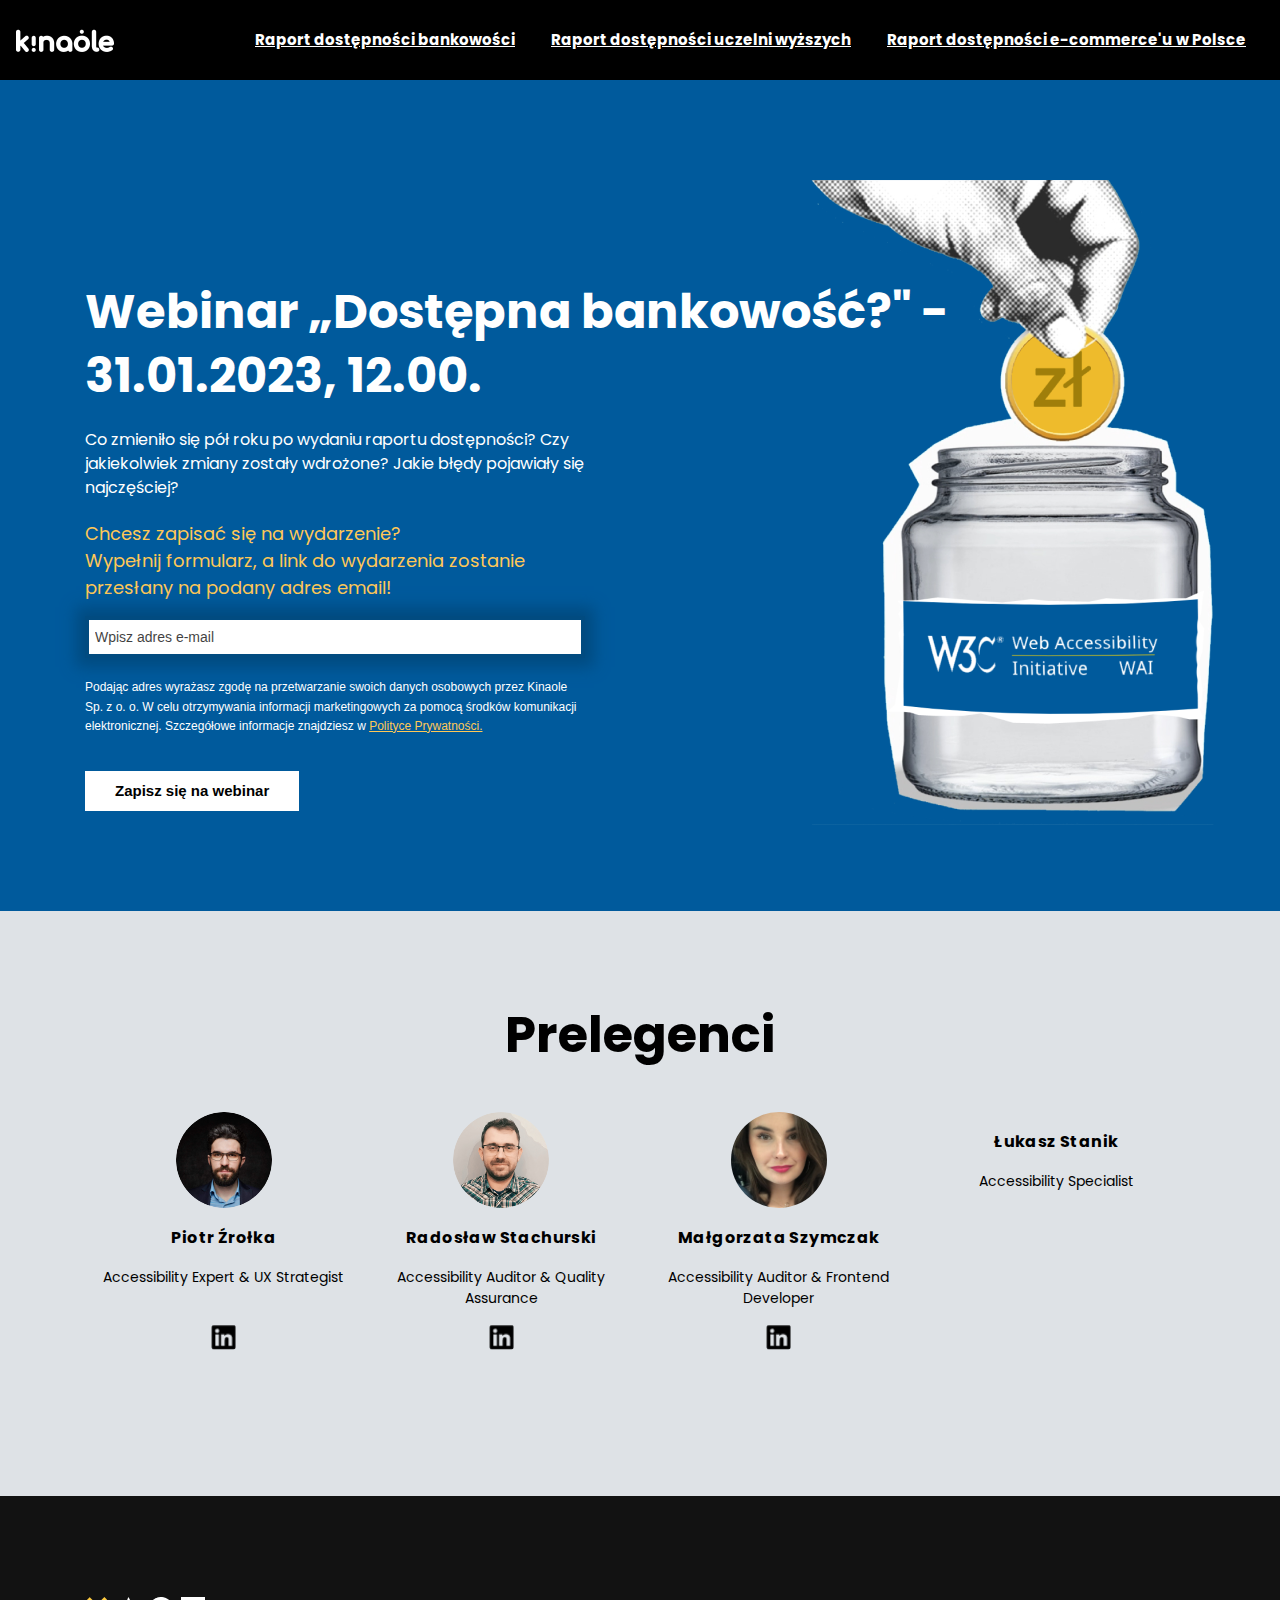
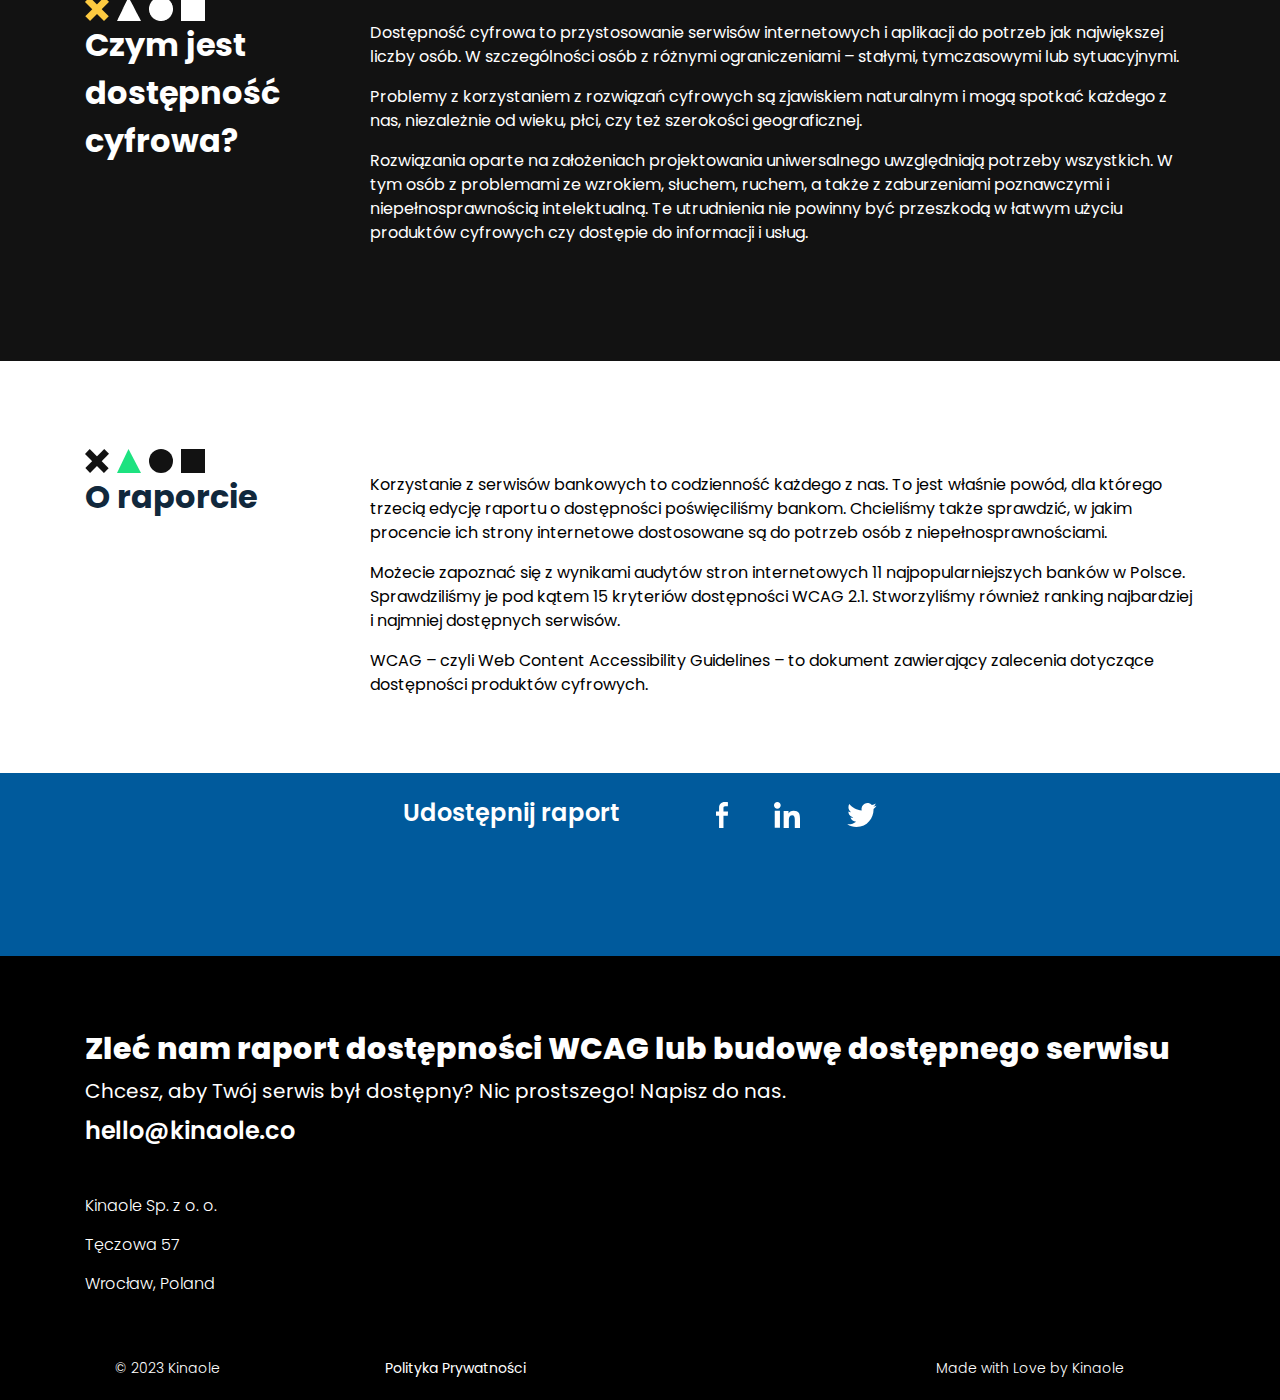
==== index.html @ 1693f521 "almost ready" ====
<!DOCTYPE html>
<html lang="pl-PL">
  <head>
    <meta content="IE=edge" http-equiv="X-UA-Compatible" />
    <meta charset="utf-8" />
    <meta
      name="description"
      content="Kinaole - Raport dostępności cyfrowej bankowości indywidualnej w Polsce"
    />
    <title>
      Kinaole - Raport dostępności cyfrowej bankowości indywidualnej w Polsce
    </title>
    <meta
      property="og:title"
      content="Kinaole - Raport dostępności cyfrowej bankowości indywidualnej w Polsce"
    />
    <meta property="og:image" content="img/CoverBanks.png" />
    <meta
      property="og:description"
      content="Kinaole - Raport dostępności cyfrowej bankowości indywidualnej w Polsce"
    />
    <meta
      property="og:url"
      content="http://www.kinaole.co/dostepnosc-bankowosc"
    />
    <meta
      content="width=device-width, initial-scale=1.0, maximum-scale=5.0, viewport-fit=cover"
      name="viewport"
    />
    <link rel="icon" type="image/png" href="img/favicon.png" />
    <link rel="preconnect" href="https://fonts.gstatic.com" />
    <link
      href="https://fonts.googleapis.com/css2?family=Mulish:wght@300;400;600;700;800&display=swap"
      rel="stylesheet"
    />
    <link rel="preconnect" href="https://fonts.googleapis.com" />
    <link rel="preconnect" href="https://fonts.gstatic.com" crossorigin />
    <link
      href="https://fonts.googleapis.com/css2?family=Poppins:wght@100;200;300;400;500;600;700&display=swap"
      rel="stylesheet"
    />
    <link rel="stylesheet" href="style/css/bootstrap-reboot.min.css" />
    <link rel="stylesheet" href="style/css/bootstrap.min.css" />
    <link href="style/css/main.css" rel="stylesheet" />
    <link href="style/css/responsive.css" rel="stylesheet" />
    <link href="style/css/custom.css" rel="stylesheet" />
    <a class="skip-link" href="#main-content">Przejdź do treści</a>
    <!-- Global site tag (gtag.js) - Google Analytics -->
    <script
      async
      src="https://www.googletagmanager.com/gtag/js?id=G-FKGR9576H6"
    ></script>
    <script>
      window.dataLayer = window.dataLayer || [];

      function gtag() {
        dataLayer.push(arguments);
      }
      gtag("js", new Date());

      gtag("config", "G-FKGR9576H6");
    </script>
  </head>
  <body>
    <header id="header" class="header">
      <nav
        class="navbar navbar-expand-lg navbar-light bg-light justify-content-between"
      >
        <a href="https://www.kinaole.co">
          <img src="img/logo.png" alt="Strona główna Kinaole" class="logo" />
        </a>
        <button
          class="navbar-toggler"
          type="button"
          data-toggle="collapse"
          data-target="#navbarNavAltMarkup"
          aria-controls="navbarNavAltMarkup"
          aria-expanded="false"
          aria-label="Menu główne"
        >
          <span class="navbar-toggler-icon"></span>
        </button>
        <div class="collapse navbar-collapse" id="navbarNavAltMarkup">
          <div class="navbar-nav">
            <a
              class="nav-item nav-link active button-primary-1"
              href="https://kinaole.co/dostepnosc-bankowosc/"
              target="_blank"
              ><span class="sr-only">Link otwiera się w nowym oknie.</span
              >Raport dostępności bankowości</a
            >
            <a
              class="nav-item nav-link active button-primary-1"
              href="https://www.kinaole.co/dostepnosc/"
              target="_blank"
              ><span class="sr-only">Link otwiera się w nowym oknie.</span
              >Raport dostępności uczelni wyższych</a
            >
            <a
              class="nav-item nav-link active button-primary-1"
              href="https://www.kinaole.co/dostepnosc-ecommerce/"
              target="_blank"
              ><span class="sr-only">Link otwiera się w nowym oknie.</span>
              Raport dostępności e-commerce'u w Polsce</a
            >
          </div>
        </div>
      </nav>
    </header>
    <div class="main" role="main">
      <section id="main-content" class="main-content">
        <section class="banner">
          <div class="container">
            <div class="row">
              <div class="col-md-10">
                <h1 class="main-title">
                 Webinar „Dostępna bankowość?" - <br>
                  31.01.2023, 12.00. 
                </h1>

                <p class="intro">
                 Co zmieniło się pół roku po wydaniu raportu dostępności? Czy jakiekolwiek zmiany zostały wdrożone? Jakie błędy pojawiały się najczęściej?
                </p>
                <p class="saveYourTime">
                  Chcesz zapisać się na wydarzenie? <br />
                  Wypełnij formularz, a link do wydarzenia zostanie przesłany na podany adres email!
                </p>
                <link
                  href="https://fonts.googleapis.com/css2?family=Lato&family=Montserrat&family=Roboto&display=swap"
                  rel="stylesheet"
                />
                <form
                  method="POST"
                  action="https://kinaole75153.activehosted.com/proc.php"
                  id="_form_10_"
                  class="_form _form_1 _inline-form _dark"
                  novalidate
                >
                  <input type="hidden" name="u" value="10" />
                  <input type="hidden" name="f" value="10" />
                  <input type="hidden" name="s" />
                  <input type="hidden" name="c" value="0" />
                  <input type="hidden" name="m" value="0" />
                  <input type="hidden" name="act" value="sub" />
                  <input type="hidden" name="v" value="2" />
                  <input
                    type="hidden"
                    name="or"
                    value="cc8513199b8105b531158f7cd1993803"
                  />
                  <div class="_form-content">
                    <div class="_form_element _x69790609 _full_width">
                      <label for="email" class="screen-reader-text">
                        Podaj adres email do zapisania na wydarzenie*
                      </label>
                      <div class="_field-wrapper">
                        <input
                          type="text"
                          id="email"
                          name="email"
                          placeholder="Wpisz adres e-mail"
                          required
                          autocomplete="email"
                        />
                      </div>
                      <!--  This STARTS the Custom Objects section  -->
                    </div>
                    <div>
                      <p class="data">
                        Podając adres wyrażasz zgodę na przetwarzanie swoich
                        danych osobowych przez Kinaole Sp. z o. o. W celu
                        otrzymywania informacji marketingowych za pomocą środków
                        komunikacji elektronicznej. Szczegółowe informacje
                        znajdziesz w
                        <a class="privacyLink" href="polityka.html"
                          >Polityce Prywatności.</a
                        >
                      </p>
                      <button
                        id="_form_10_submit"
                        class="button-primary"
                        type="submit"
                      >
                        Zapisz się na webinar
                      </button>
                    </div>
                    <div class="_clear-element"></div>
                  </div>
                  <div class="_form-thank-you" style="display: none"></div>
                </form>
                <script type="text/javascript">
                  window.cfields = [];
                  window._show_thank_you = function (
                    id,
                    message,
                    trackcmp_url,
                    email
                  ) {
                    var form = document.getElementById("_form_" + id + "_"),
                      thank_you = form.querySelector("._form-thank-you");
                    form.querySelector("._form-content").style.display = "none";
                    thank_you.innerHTML = message;
                    thank_you.style.display = "block";
                    const vgoAlias =
                      typeof visitorGlobalObjectAlias === "undefined"
                        ? "vgo"
                        : visitorGlobalObjectAlias;
                    var visitorObject = window[vgoAlias];
                    if (email && typeof visitorObject !== "undefined") {
                      visitorObject("setEmail", email);
                      visitorObject("update");
                    } else if (
                      typeof trackcmp_url != "undefined" &&
                      trackcmp_url
                    ) {
                      // Site tracking URL to use after inline form submission.
                      _load_script(trackcmp_url);
                    }
                    if (typeof window._form_callback !== "undefined")
                      window._form_callback(id);
                  };
                  window._show_error = function (id, message, html) {
                    var form = document.getElementById("_form_" + id + "_"),
                      err = document.createElement("div"),
                      button = form.querySelector("button"),
                      old_error = form.querySelector("._form_error");
                    if (old_error) old_error.parentNode.removeChild(old_error);
                    err.innerHTML = message;
                    err.className = "_error-inner _form_error _no_arrow";
                    var wrapper = document.createElement("div");
                    wrapper.className = "_form-inner";
                    wrapper.appendChild(err);
                    button.parentNode.insertBefore(wrapper, button);
                    document.querySelector(
                      '[id^="_form"][id$="_submit"]'
                    ).disabled = false;
                    if (html) {
                      var div = document.createElement("div");
                      div.className = "_error-html";
                      div.innerHTML = html;
                      err.appendChild(div);
                    }
                  };
                  window._load_script = function (url, callback) {
                    var head = document.querySelector("head"),
                      script = document.createElement("script"),
                      r = false;
                    script.type = "text/javascript";
                    script.charset = "utf-8";
                    script.src = url;
                    if (callback) {
                      script.onload = script.onreadystatechange = function () {
                        if (
                          !r &&
                          (!this.readyState || this.readyState == "complete")
                        ) {
                          r = true;
                          callback();
                        }
                      };
                    }
                    head.appendChild(script);
                  };
                  (function () {
                    if (window.location.search.search("excludeform") !== -1)
                      return false;
                    var getCookie = function (name) {
                      var match = document.cookie.match(
                        new RegExp("(^|; )" + name + "=([^;]+)")
                      );
                      return match ? match[2] : null;
                    };
                    var setCookie = function (name, value) {
                      var now = new Date();
                      var time = now.getTime();
                      var expireTime = time + 1000 * 60 * 60 * 24 * 365;
                      now.setTime(expireTime);
                      document.cookie =
                        name +
                        "=" +
                        value +
                        "; expires=" +
                        now +
                        ";path=/; Secure; SameSite=Lax;"; // cannot be HttpOnly
                    };
                    var addEvent = function (element, event, func) {
                      if (element.addEventListener) {
                        element.addEventListener(event, func);
                      } else {
                        var oldFunc = element["on" + event];
                        element["on" + event] = function () {
                          oldFunc.apply(this, arguments);
                          func.apply(this, arguments);
                        };
                      }
                    };
                    var _removed = false;
                    var form_to_submit = document.getElementById("_form_10_");
                    var allInputs = form_to_submit.querySelectorAll(
                        "input, select, textarea"
                      ),
                      tooltips = [],
                      submitted = false;

                    var getUrlParam = function (name) {
                      var params = new URLSearchParams(window.location.search);
                      return params.get(name) || false;
                    };

                    for (var i = 0; i < allInputs.length; i++) {
                      var regexStr = "field\\[(\\d+)\\]";
                      var results = new RegExp(regexStr).exec(
                        allInputs[i].name
                      );
                      if (results != undefined) {
                        allInputs[i].dataset.name = window.cfields[results[1]];
                      } else {
                        allInputs[i].dataset.name = allInputs[i].name;
                      }
                      var fieldVal = getUrlParam(allInputs[i].dataset.name);

                      if (fieldVal) {
                        if (allInputs[i].dataset.autofill === "false") {
                          continue;
                        }
                        if (
                          allInputs[i].type == "radio" ||
                          allInputs[i].type == "checkbox"
                        ) {
                          if (allInputs[i].value == fieldVal) {
                            allInputs[i].checked = true;
                          }
                        } else {
                          allInputs[i].value = fieldVal;
                        }
                      }
                    }

                    var remove_tooltips = function () {
                      for (var i = 0; i < tooltips.length; i++) {
                        tooltips[i].tip.parentNode.removeChild(tooltips[i].tip);
                      }
                      tooltips = [];
                    };
                    var remove_tooltip = function (elem) {
                      for (var i = 0; i < tooltips.length; i++) {
                        if (tooltips[i].elem === elem) {
                          tooltips[i].tip.parentNode.removeChild(
                            tooltips[i].tip
                          );
                          tooltips.splice(i, 1);
                          return;
                        }
                      }
                    };
                    var create_tooltip = function (elem, text) {
                      var tooltip = document.createElement("div"),
                        arrow = document.createElement("div"),
                        inner = document.createElement("div"),
                        new_tooltip = {};
                      if (elem.type != "radio" && elem.type != "checkbox") {
                        tooltip.className = "_error";
                        arrow.className = "_error-arrow";
                        inner.className = "_error-inner";
                        inner.id = "errorID";
                        inner.innerHTML = text;
                        $("#email").focus();
                        inner.setAttribute("role", "alert");
                        tooltip.appendChild(arrow);
                        tooltip.appendChild(inner);
                        elem.parentNode.appendChild(tooltip);
                      } else {
                        tooltip.className = "_error-inner _no_arrow";
                        tooltip.innerHTML = text;
                        elem.parentNode.insertBefore(tooltip, elem);
                        new_tooltip.no_arrow = true;
                      }
                      new_tooltip.tip = tooltip;
                      new_tooltip.elem = elem;
                      tooltips.push(new_tooltip);
                      return new_tooltip;
                    };
                    var resize_tooltip = function (tooltip) {
                      var rect = tooltip.elem.getBoundingClientRect();
                      var doc = document.documentElement,
                        scrollPosition =
                          rect.top -
                          ((window.pageYOffset || doc.scrollTop) -
                            (doc.clientTop || 0));
                      if (scrollPosition < 40) {
                        tooltip.tip.className =
                          tooltip.tip.className.replace(
                            / ?(_above|_below) ?/g,
                            ""
                          ) + " _below";
                      } else {
                        tooltip.tip.className =
                          tooltip.tip.className.replace(
                            / ?(_above|_below) ?/g,
                            ""
                          ) + " _above";
                      }
                    };
                    var resize_tooltips = function () {
                      if (_removed) return;
                      for (var i = 0; i < tooltips.length; i++) {
                        if (!tooltips[i].no_arrow) resize_tooltip(tooltips[i]);
                      }
                    };
                    var validate_field = function (elem, remove) {
                      var tooltip = null,
                        value = elem.value,
                        no_error = true;
                      remove ? remove_tooltip(elem) : false;
                      if (elem.type != "checkbox")
                        elem.className = elem.className.replace(
                          / ?_has_error ?/g,
                          ""
                        );
                      if (elem.getAttribute("required") !== null) {
                        if (
                          elem.type == "radio" ||
                          (elem.type == "checkbox" &&
                            /any/.test(elem.className))
                        ) {
                          var elems = form_to_submit.elements[elem.name];
                          if (
                            !(
                              elems instanceof NodeList ||
                              elems instanceof HTMLCollection
                            ) ||
                            elems.length <= 1
                          ) {
                            no_error = elem.checked;
                          } else {
                            no_error = false;
                            for (var i = 0; i < elems.length; i++) {
                              if (elems[i].checked) no_error = true;
                            }
                          }
                          if (!no_error) {
                            tooltip = create_tooltip(elem, "Wybierz opcję.");
                          }
                        } else if (elem.type == "checkbox") {
                          var elems = form_to_submit.elements[elem.name],
                            found = false,
                            err = [];
                          no_error = true;
                          for (var i = 0; i < elems.length; i++) {
                            if (elems[i].getAttribute("required") === null)
                              continue;
                            if (!found && elems[i] !== elem) return true;
                            found = true;
                            elems[i].className = elems[i].className.replace(
                              / ?_has_error ?/g,
                              ""
                            );
                            if (!elems[i].checked) {
                              no_error = false;
                              elems[i].className =
                                elems[i].className + " _has_error";
                              err.push(
                                "Zaznaczenie %s jest wymagane".replace(
                                  "%s",
                                  elems[i].value
                                )
                              );
                            }
                          }
                          if (!no_error) {
                            tooltip = create_tooltip(elem, err.join("<br/>"));
                          }
                        } else if (elem.tagName == "SELECT") {
                          var selected = true;
                          if (elem.multiple) {
                            selected = false;
                            for (var i = 0; i < elem.options.length; i++) {
                              if (elem.options[i].selected) {
                                selected = true;
                                break;
                              }
                            }
                          } else {
                            for (var i = 0; i < elem.options.length; i++) {
                              if (
                                elem.options[i].selected &&
                                (!elem.options[i].value ||
                                  elem.options[i].value.match(/\n/g))
                              ) {
                                selected = false;
                              }
                            }
                          }
                          if (!selected) {
                            elem.className = elem.className + " _has_error";
                            no_error = false;
                            tooltip = create_tooltip(elem, "Wybierz opcję.");
                          }
                        } else if (
                          value === undefined ||
                          value === null ||
                          value === ""
                        ) {
                          elem.className = elem.className + " _has_error";
                          no_error = false;
                          elem.setAttribute("aria-describedby", "errorID");
                          tooltip = create_tooltip(
                            elem,
                            "Pole adres e-mail jest wymagane."
                          );
                        }
                      }
                      if (no_error && elem.name == "email") {
                        if (
                          !value.match(
                            /^[\+_a-z0-9-'&=]+(\.[\+_a-z0-9-']+)*@[a-z0-9-]+(\.[a-z0-9-]+)*(\.[a-z]{2,})$/i
                          )
                        ) {
                          elem.className = elem.className + " _has_error";
                          elem.setAttribute("aria-describedby", "errorID");
                          no_error = false;
                          tooltip = create_tooltip(
                            elem,
                            "Wprowadź adres e-mailowy zawierający @."
                          );
                        }
                      }
                      if (no_error && /date_field/.test(elem.className)) {
                        if (!value.match(/^\d\d\d\d-\d\d-\d\d$/)) {
                          elem.className = elem.className + " _has_error";

                          no_error = false;
                          tooltip = create_tooltip(
                            elem,
                            "Wpisz poprawną datę."
                          );
                        }
                      }
                      tooltip ? resize_tooltip(tooltip) : false;
                      return no_error;
                    };
                    var needs_validate = function (el) {
                      if (el.getAttribute("required") !== null) {
                        return true;
                      }
                      if (el.name === "email" && el.value !== "") {
                        return true;
                      }
                      return false;
                    };
                    var validate_form = function (e) {
                      var err = form_to_submit.querySelector("._form_error"),
                        no_error = true;
                      if (!submitted) {
                        submitted = true;
                        for (var i = 0, len = allInputs.length; i < len; i++) {
                          var input = allInputs[i];
                          if (needs_validate(input)) {
                            if (
                              input.type == "text" ||
                              input.type == "number" ||
                              input.type == "time"
                            ) {
                              addEvent(input, "blur", function () {
                                this.value = this.value.trim();
                                validate_field(this, true);
                              });
                              addEvent(input, "input", function () {
                                validate_field(this, true);
                              });
                            } else if (
                              input.type == "radio" ||
                              input.type == "checkbox"
                            ) {
                              (function (el) {
                                var radios = form_to_submit.elements[el.name];
                                for (var i = 0; i < radios.length; i++) {
                                  addEvent(radios[i], "click", function () {
                                    validate_field(el, true);
                                  });
                                }
                              })(input);
                            } else if (input.tagName == "SELECT") {
                              addEvent(input, "change", function () {
                                validate_field(this, true);
                              });
                            } else if (input.type == "textarea") {
                              addEvent(input, "input", function () {
                                validate_field(this, true);
                              });
                            }
                          }
                        }
                      }
                      remove_tooltips();
                      for (var i = 0, len = allInputs.length; i < len; i++) {
                        var elem = allInputs[i];
                        if (needs_validate(elem)) {
                          if (elem.tagName.toLowerCase() !== "select") {
                            elem.value = elem.value.trim();
                          }
                          validate_field(elem) ? true : (no_error = false);
                        }
                      }
                      if (!no_error && e) {
                        e.preventDefault();
                      }
                      resize_tooltips();
                      return no_error;
                    };
                    addEvent(window, "resize", resize_tooltips);
                    addEvent(window, "scroll", resize_tooltips);
                    var _form_serialize = function (form) {
                      if (!form || form.nodeName !== "FORM") {
                        return;
                      }
                      var i,
                        j,
                        q = [];
                      for (i = 0; i < form.elements.length; i++) {
                        if (form.elements[i].name === "") {
                          continue;
                        }
                        switch (form.elements[i].nodeName) {
                          case "INPUT":
                            switch (form.elements[i].type) {
                              case "text":
                              case "number":
                              case "date":
                              case "time":
                              case "hidden":
                              case "password":
                              case "button":
                              case "reset":
                              case "submit":
                                q.push(
                                  form.elements[i].name +
                                    "=" +
                                    encodeURIComponent(form.elements[i].value)
                                );
                                break;
                              case "checkbox":
                              case "radio":
                                if (form.elements[i].checked) {
                                  q.push(
                                    form.elements[i].name +
                                      "=" +
                                      encodeURIComponent(form.elements[i].value)
                                  );
                                }
                                break;
                              case "file":
                                break;
                            }
                            break;
                          case "TEXTAREA":
                            q.push(
                              form.elements[i].name +
                                "=" +
                                encodeURIComponent(form.elements[i].value)
                            );
                            break;
                          case "SELECT":
                            switch (form.elements[i].type) {
                              case "select-one":
                                q.push(
                                  form.elements[i].name +
                                    "=" +
                                    encodeURIComponent(form.elements[i].value)
                                );
                                break;
                              case "select-multiple":
                                for (
                                  j = 0;
                                  j < form.elements[i].options.length;
                                  j++
                                ) {
                                  if (form.elements[i].options[j].selected) {
                                    q.push(
                                      form.elements[i].name +
                                        "=" +
                                        encodeURIComponent(
                                          form.elements[i].options[j].value
                                        )
                                    );
                                  }
                                }
                                break;
                            }
                            break;
                          case "BUTTON":
                            switch (form.elements[i].type) {
                              case "reset":
                              case "submit":
                              case "button":
                                q.push(
                                  form.elements[i].name +
                                    "=" +
                                    encodeURIComponent(form.elements[i].value)
                                );
                                break;
                            }
                            break;
                        }
                      }
                      return q.join("&");
                    };
                    var form_submit = function (e) {
                      e.preventDefault();
                      if (validate_form()) {
                        // use this trick to get the submit button & disable it using plain javascript
                        document.querySelector(
                          "#_form_10_submit"
                        ).disabled = true;
                        var serialized = _form_serialize(
                          document.getElementById("_form_10_")
                        ).replace(/%0A/g, "\\n");
                        var err = form_to_submit.querySelector("._form_error");
                        err ? err.parentNode.removeChild(err) : false;
                        _load_script(
                          "https://kinaole75153.activehosted.com/proc.php?" +
                            serialized +
                            "&jsonp=true"
                        );
                      }
                      return false;
                    };
                    addEvent(form_to_submit, "submit", form_submit);
                  })();
                </script>
              </div>
              <!-- .row -->
            </div>
          </div>
          <!-- .container -->
        </section>
        <!-- .banner -->
<!-- Autorzy -->
<section class="section authors">
  <div class="container">
    <h2 class="authors">Prelegenci</h2>
    <ul class="authors-list">
      <li>
        <img src="img/piotr.png" alt="" class="author-img" />
        <strong>Piotr Źrołka</strong>
        <p class="author-title" lang="en">
          Accessibility Expert & UX Strategist
        </p>
        <a
          href="https://www.linkedin.com/in/piotrzrolka/"
          target="_blank"
          rel="nofollow"
        >
          <img src="img/Vector.png" alt="" class="linkedin-box" />
          <span class="screen-reader-text">Profil Piotr Źrołka na</span>
          <span class="screen-reader-text" lang="en"> Linkedin</span>
          <span class="screen-reader-text"
            >Otwiera się w nowym oknie.</span
          >
        </a>
      </li>
      <li>
        <img src="img/Radoslaw1.png" alt="" class="author-img" />
        <strong>Radosław Stachurski</strong>
        <p class="author-title" lang="en">
          Accessibility Auditor & Quality Assurance
        </p>
        <a
          href="https://www.linkedin.com/in/rados%C5%82aw-stachurski/"
          target="_blank"
          rel="nofollow"
        >
          <img src="img/Vector.png" alt="" class="linkedin-box" />
          <span class="screen-reader-text"
            >Profil Radosław Stachurski na</span
          >
          <span class="screen-reader-text" lang="en">Linkedin</span>
          <span class="screen-reader-text"
            >Otwiera się w nowym oknie.</span
          >
        </a>
      </li>
      <li>
        <img src="img/Gosia.jpeg" alt="" class="author-img" />
        <strong>Małgorzata Szymczak</strong>
        <p class="author-title" lang="en">
          Accessibility Auditor & Frontend Developer
        </p>
        <a
          href="https://www.linkedin.com/in/gosia-szymczak/"
          target="_blank"
          rel="nofollow"
        >
          <img src="img/Vector.png" alt="" class="linkedin-box" />
          <span class="screen-reader-text"
            >Profil Małgorzata Szymczak na</span
          >
          <span class="screen-reader-text" lang="en"> Linkedin</span>
          <span class="screen-reader-text"
            >Otwiera się w nowym oknie.</span
          >
        </a>
      </li>
      <li>
        <img
          src="https://kinaole.co/wp-content/uploads/2022/05/Lukasz-Stanik.jpeg"
          alt=""
          class="author-img"
        />
        <strong>Łukasz Stanik</strong>
        <p class="author-title" lang="en">Accessibility Specialist</p>
      </li>
    </ul>
  </div>
</section>

        <!-- Czym jest dostępność cyfrowa? -->
        <section class="section dotted-section">
          <div class="container">
            <img src="img/krzyzyk.png" class="cross" alt="" />
            <div class="row justify-content-between">
              <div class="col-md-3">
                <h2>Czym jest dostępność cyfrowa?</h2>
              </div>
              <div class="col-md-9">
                <p>
                  Dostępność cyfrowa to przystosowanie serwisów internetowych i
                  aplikacji do potrzeb jak największej liczby osób. W
                  szczególności osób z różnymi ograniczeniami – stałymi,
                  tymczasowymi lub sytuacyjnymi.
                </p>

                <p>
                  Problemy z korzystaniem z rozwiązań cyfrowych są zjawiskiem
                  naturalnym i mogą spotkać każdego z nas, niezależnie od wieku,
                  płci, czy też szerokości geograficznej.
                </p>

                <p>
                  Rozwiązania oparte na założeniach projektowania uniwersalnego
                  uwzględniają potrzeby wszystkich. W tym osób z problemami ze
                  wzrokiem, słuchem, ruchem, a także z zaburzeniami poznawczymi
                  i niepełnosprawnością intelektualną. Te utrudnienia nie
                  powinny być przeszkodą w łatwym użyciu produktów cyfrowych czy
                  dostępie do informacji i usług.
                </p>
              </div>
            </div>
          </div>
        </section>

        <!-- O RAPORCIE -->
        <section class="section highlight-section dotted-section2">
          <div class="container">
            <img src="img/Frame 11about.svg" alt="" class="about" />
            <div class="row">
              <div class="col-md-3">
                <h2>O raporcie</h2>
              </div>
              <div class="col-md-9">
                <p>
                  Korzystanie z serwisów bankowych to codzienność każdego z nas.
                  To jest właśnie powód, dla którego trzecią edycję raportu o
                  dostępności poświęciliśmy bankom. Chcieliśmy także sprawdzić,
                  w jakim procencie ich strony internetowe dostosowane są do
                  potrzeb osób z niepełnosprawnościami.
                </p>
                <p>
                  Możecie zapoznać się z wynikami audytów stron internetowych 11
                  najpopularniejszych banków w&nbspPolsce. Sprawdziliśmy je pod
                  kątem 15 kryteriów dostępności WCAG 2.1. Stworzyliśmy również
                  ranking najbardziej i najmniej dostępnych serwisów.
                </p>
                <p>
                  WCAG – czyli Web Content Accessibility Guidelines – to
                  dokument zawierający zalecenia dotyczące dostępności produktów
                  cyfrowych.
                </p>
              </div>
            </div>
          </div>
        </section>

      
        <section class="highlight-section socials">
          <div class="container">
            <div class="align-center">
              <span class="text publish">Udostępnij raport</span>
              <a
                class="social"
                href="https://www.facebook.com/sharer/sharer.php?u=http://www.kinaole.co/dostepnosc-bankowosc/"
                target="_blank"
                rel="nofollow"
                ><img src="img/Vectorfb.svg" alt="" />
                <span class="screen-reader-text">Udostępnij na</span>
                <span class="screen-reader-text" lang="en">Facebook</span>
                <span class="screen-reader-text"
                  >Otwiera się w nowym oknie.</span
                >
              </a>

              <a
                class="social"
                href="https://www.linkedin.com/sharing/share-offsite/?url=http://www.kinaole.co/dostepnosc-bankowosc/"
                target="_blank"
                rel="nofollow"
              >
                <img src="img/Vectorlinkedin.svg  " alt="" />
                <span class="screen-reader-text">Udostępnij na</span>
                <span class="screen-reader-text" lang="en">Linkedin</span>
                <span class="screen-reader-text"
                  >Otwiera się w nowym oknie.</span
                ></a
              >
              <a
                class="social"
                href="https://twitter.com/intent/tweet?text=Raport%20dost%C4%99pno%C5%9Bci%20bankowosci%20indywidualnej&url=http://www.kinaole.co/dostepnosc-bankowosc/"
                target="_blank"
                rel="nofollow"
              >
                <img src="img/Vectortwitter.svg" alt="" />
                <span class="screen-reader-text">Udostępnij na</span>
                <span class="screen-reader-text" lang="en">Twitter</span>
                <span class="screen-reader-text"
                  >Otwiera się w nowym oknie.</span
                ></a
              >
            </div>
          </div>
        </section>
      </section>
    </div>
    <footer class="main-footer" id="footer1">
      <div class="container">
        <h2>Zleć nam raport dostępności WCAG lub budowę dostępnego serwisu</h2>
        <p>
          Chcesz, aby Twój serwis był dostępny? Nic prostszego! Napisz do nas.
        </p>
        <p>
          <a href="mailto:hello@kinaole.co" class="mail">hello@kinaole.co</a>
        </p>
        <ul class="list-unstyled footer-list">
          <li>Kinaole Sp. z o. o.</li>
          <li>Tęczowa 57</li>
          <li>Wrocław, Poland</li>
        </ul>
      </div>
      <div class="container">
        <div class="lower-strip">
          <div class="container">
            <div class="row">
              <div class="col-md-3 text-md-left">&copy; 2023 Kinaole</div>
              <div class="col-md-6 text-md-left">
                <a class="normal-text" href="polityka.html"
                  >Polityka Prywatności</a
                >
              </div>
              <div class="col-md-3 text-md-center">
                <span class="align-bottom" lang="en">
                  Made with Love by
                  <a href="https://www.kinaole.co/">Kinaole</a>
                  <!-- <img
                    src="/Users/malgorzataszymczak/Documents/Bankowosc/Audyt-bankowosc/dostepnosc/img/CoverBanks.png"
                    alt=""
                    style="display: none"
                  /> -->
                </span>
              </div>
            </div>
          </div>
        </div>
      </div>
    </footer>
    <script
      src="https://code.jquery.com/jquery-3.5.1.min.js"
      crossorigin="anonymous"
    ></script>
    <script
      src="https://cdn.jsdelivr.net/npm/bootstrap@4.5.3/dist/js/bootstrap.bundle.min.js"
      integrity="sha384-ho+j7jyWK8fNQe+A12Hb8AhRq26LrZ/JpcUGGOn+Y7RsweNrtN/tE3MoK7ZeZDyx"
      crossorigin="anonymous"
    ></script>
  </body>
</html>
---- style/css/main.css ----
@charset "UTF-8";
.align-center {
  text-align: center;
  margin-left: auto;
  margin-right: auto;
}

.normal-text {
  font-weight: 400 !important;
}

[class*="button-primary"] {
  color: #000;
  background-color: #fff;
  cursor: pointer;
  padding: 8px 30px;
  font-weight: 700;
  font-size: 15px;
  box-sizing: border-box;
  display: inline-block;
  text-decoration: none;
  border: none;
}

.button-primary:hover {
  color: white;
  background-color: #000;
}

.button-primary-1 {
  color: #fff;
  background-color: #000;
  padding: 8px 20px;
}

.button-primary-1:hover {
  color: black;
  background-color: white;
  text-decoration: none;
}

.button-banks {
  border: 1px solid black;
  color: #000;
  background-color: #fff;
  cursor: pointer;
  padding: 8px 30px;
  font-weight: 700;

  text-decoration: none;
  width: 148px;
  height: 45px;
  font-family: "Helvetica Now Display";
  font-style: normal;
  font-weight: 400;
  font-size: 18px;
  line-height: 160%;
  text-align: center;
  letter-spacing: 0.005em;
}

input[type="email"] {
  background-color: white;
  border: 1px solid #11283c;
  line-height: 34px;
  padding: 6px 15px;
  font-weight: 500;
  width: 374px;
  max-width: calc(100% - 30px);
  margin: 20px 20px 10px 0;
}

input[type="checkbox"]:required {
  clip: rect(1px, 1px, 1px, 1px);
  clip-path: inset(50%);
  height: 1px;
  width: 1px;
  overflow: hidden;
}

input[type="checkbox"]:required + label {
  font-size: 12px;
  padding-left: 17px;
  line-height: 20px;
}

input[type="checkbox"]:required + label:before {
  margin-left: -20px;
  font-size: 2em;
  color: #11283c;
  cursor: pointer;
  border: 1px solid transparent;
}

input[type="checkbox"]:focus-visible + label::before {
  border-color: #1de280;
}

input[type="checkbox"]:required:invalid + label::before {
  content: "☐";
}

input[type="checkbox"]:required:valid + label::before {
  content: "☑";
}

.image-separator {
  height: 560px;
  background-color:#2DAE6E;
  background-image: url(../../img/greengreenmoney.svg);
  background-repeat: no-repeat;
  background-attachment: initial;
  background-position: center;
}

/* #header.header {
  position: relative;
  z-index: 1;
  background-color: #000;
  color: white;
  width: 100%;
  height: 80px;
  padding-top: 24px;
} */

.navbar-light {
  position: relative;
  z-index: 1;
  background-color: #000;
  color: white;
  width: 100%;
  height: 80px;
}

#header.header .logo {
  width: 98px;
}

.screen-reader-text {
  font-family: Poppins;
  font-size: 16px;
  font-style: normal;
  font-weight: 500;
  line-height: 24px;
  letter-spacing: 0em;
  text-align: left;
  clip: rect(1px, 1px, 1px, 1px);
  clip-path: inset(50%);
  position: absolute !important;
  height: 1px;
  width: 1px;
  overflow: hidden;
}

.skip-link {
  position: absolute;
  background-color: #005a9c;
  padding: 10px;
  z-index: 1;
  transform: translateY(-100%);
  transition: transform 0.3s;
}

.skip-link:focus {
  z-index: 2;
  transform: translateY(0%);
}

body {
  font-family: "Poppins", sans-serif;
  font-size: 16px;
  background-color: #005a9c;
}

.thankyouBody{
  background-color: #005a9c;
}

.coverBank {

  border: 2px solid black;
  margin: 0 auto;
}

h1 {
  font: bold 700;
  font-style: normal;
  font-weight: bold;
  font-size: 48px;
  font-size: 30px;
  /* margin-left: 35px; */
  line-height: 150%;
  font-family: "Poppins";
}

h2 {
  /* color: #121212; */
  font-family: Poppins;
  font-style: normal;
  font-weight: 700;
  font-size: 32px;
  line-height: 150%;
}

h3 {
  color: white;
  font-size: 24px;
  line-height: 40px;
  font-weight: 700;
  margin: 40px 0;
}

.banner p.saveYourTime {
  color: #ffc857;
  font-weight: 400;
  /* margin: 0; */
  margin-bottom: 15px;
  font-size: 18px;
}
.banner p.dateOfWebinar {
  color: #fff;
  font-weight: 500;
  margin-top: 5px;
  margin-bottom: 10px;
  font-size: 18px;
}

.main-content {
  margin-top: 100px;
  margin-bottom: 100px;
}

a {
  /* background-color: transparent; */
  text-decoration: underline;
  color: #fff;
}

.privacyLink {
  color: #ffc857;
}

.Lukasz {
  font-size: 20px;
}
a.social {
  text-decoration: none;
}

/* SITE CONTENT */
.banner {
  padding-top: 50px;
  padding-bottom: 80px;
  font-size: 18px;
  background-color: #005a9c;
  color: #fff;
  background-image: url("../../img/sloik_12.png");
  background-repeat: no-repeat;
  background-position-x: right;
}


.banner p {
  margin: 20px 0 35px;
  max-width: 520px;
}

.banner .intro {
  font-family: Poppins;
  font-style: normal;
  font-weight: normal;
  font-size: 16px;
  line-height: 150%;
  margin-bottom: 10px;

  /* font-weight: 50%; */
  /* font-size: 20px;
  line-height: 30px; */
}

.banner .cta {
  margin: 45px 0;
}

.data {
  font-size: 12px;
}

section.section {
  padding-top: 100px;
  padding-bottom: 100px;
}
/*.list-inline-item:not(:last-child) {*/
section.section h2:first-child {
  font-size: 32px;
  font-style: normal;
  font-weight: 700;
  line-height: 48px;
  letter-spacing: 0em;
  text-align: left;
  margin-top: 0;
}
section.section h2.authors {
  color: #000;
  text-align: center;
  font-size: 50px;
}

section.section h3 {
  font-family: Poppins;
  font-size: 24px;
  font-style: normal;
  font-weight: 700;
  line-height: 36px;
  letter-spacing: 0em;
  text-align: left;

  color: #000000;
  margin-top: 50px;
}

section .authors h3 {
  color: white;
}
section.highlight-section {
  background-color: #ffff;
  color: #000000;
  padding-top: 88px;
  padding-bottom: 60px;
}

section.highlight-section h1,
section.highlight-section h2,
section.highlight-section h3 {
  color: #11283c;
}

section.highlight-section h2:first-child {
  margin-top: 0;
}

section.socials {
  line-height: 24px;
  font-size: 24px;
  font-weight: 600;
  padding: 28px 0;
  background-color: #005A9C;

}

section.socials img {
  height: 26px;
  width: auto;
}

section.socials .text {
  display: block;
  margin: 0 0 20px;
  color: #000000;
}

section.socials a:not(:last-child) {
  margin-right: 40px;
}

section.light-section {
  background-color: white;
  color: #11283c;
}

section.light-section h1,
section.light-section h2,
section.light-section h3 {
  color: #11283c;
}

section.light-section h2:first-child {
  margin: 0 0 17px;
}

section.dotted-section {
  background-color: #121212;
  color: white;
  position: relative;
  overflow: hidden;
  display: block;
  /* background-image: url("../../img/krzyzyk.png");
  background-repeat: no-repeat;
  background-position-x: 1rem;
  background-position-y: 4rem;
  background-attachment: local; */
}

section.dotted-section2 .container {
  z-index: 1;
  position: relative;
}

section.image-section {
  background-color: #005a9c;
  position: relative;
  overflow: hidden;
  padding: 40px 0;
  color: #fff;
}

.quote {
  width: 48px;
  height: 48px;
  opacity: 0.5;
}
.audited-heading {
  color: black;
}

.audited-heading-h3 {
  color: black;
  font-size: 24px;
  margin-bottom: 5px;
}

.previous {
  font-size: 20px;
  text-decoration: underline;
}

.cta {
  margin: 40px 0px;
  display: flex;
  justify-content: space-between;
  list-style-type: none;
}
.space-between {
  justify-content: space-between;
}

.table-of-content {
  margin-bottom: 20px;
  font-size: 18px;
  text-decoration: underline;
  padding: 10px;
}

.list-of-audited {
  background-color: #fff;
}
.ordered-list-table {
  color: #ffff;

  font-weight: 800;
  margin-top: 40px;
}

.ordered-list-table ul {
  padding: 0px;
}

.ordered-list-table li {
  font-weight: 700;
  margin-bottom: 30px;
  padding-right: 10px;
  line-height: 24px;
  list-style-type: none;
  gap: 24px;
}

.ordered-list-table span {
  color: white;
  font-size: 18px;
  font-weight: 400;
  font-style: normal;
  line-height: 27px;
}

.ordered-list-audited {
  font-size: 32px;
  padding: 0 0 0 0px;
  margin-left: 0;
  list-style-type: none;
}

.ordered-list-audited li a {
  border: 1px solid black;
  color: #000;
  background-color: #fff;
  cursor: pointer;
  padding: 8px 30px;
  text-decoration: none;
  font-family: "Helvetica Now Display";
  font-style: normal;
  font-weight: 400;
  font-size: 18px;
  line-height: 160%;
  text-align: center;
  letter-spacing: 0.005em;
  box-sizing: border-box;
  display: inline-block;
  width: 70%;
  margin: 10px;
}

.ordered-list-audited li a:hover {
  background: linear-gradient(
      0deg,
      rgba(255, 255, 255, 0.2),
      rgba(255, 255, 255, 0.2)
    ),
    #121212;
  color: #fff;
  box-shadow: 0px 4px 4px rgba(0, 0, 0, 0.25);
}

.ordered-list-audited li a:active {
  background: #121212;
  color: #fff;
  box-shadow: 0px 4px 4px rgba(0, 0, 0, 0.25);
}

.ordered-list-audited li a:focus {
  background: #121212;
  color: #fff;
}

.ordered-list-audited span {
  width: 75px;
  height: 27px;
  left: 24px;
  top: 0px;
  font-family: Poppins;
  font-style: normal;
  font-weight: normal;
  font-size: 18px;
  line-height: 27px;
  /* identical to box height */
  color: #000000;
  /* Inside auto layout */
  flex: none;
  order: 1;
  flex-grow: 0;
  margin: 0px 16px;
}

a:hover {
  color: #fbc2b0;
}

.report-goal {
  background-color: #dae4f3;
  box-shadow: 0px 4px 4px rgba(0, 0, 0, 0.25);
}

section.authors {
  background-color: #dee2e6;
}
.authors-list {
  display: flex;
  flex-wrap: wrap;
  line-height: 24px;
  padding: 0px;
}

.partners-list {
  display: flex;
  line-height: 24px;
  justify-content: space-between;
  padding: 45px 10px 30px;
}

.authors-list li {
  color: #000;
  flex-basis: auto;
  width: 50%;
  padding: 45px 10px 30px;
  display: flex;
  flex-direction: column;
  align-items: center;
  justify-content: space-between;
  text-align: center;
  list-style-type: none;
}

.partners-list li {
  color: #fff;
  flex-basis: auto;
  width: 50%;
  display: flex;
  flex-direction: column;
  align-items: center;
  justify-content: space-between;
  text-align: center;
}

.authors-list li .author-title {
  font-family: Poppins;
  font-size: 14px;
  font-style: normal;
  font-weight: 400;
  line-height: 21px;
  letter-spacing: 0em;
  text-align: center;
  flex-grow: 1;
}

.authors-list .author-img {
  border-radius: 50%;
  width: 96px;
  height: auto;
  margin-bottom: 18px;
}

section.partners {
  background-color: #dae4f3;
}
.partners-list .partners-img {
  width: 220px;
}

.authors-list strong {
  font-size: 16px;
  font-style: normal;
  font-weight: 700;
  margin-bottom: 17px;
  line-height: 24px;
  letter-spacing: 0.025em;
}

.linkedin-box {
  width: 25px;
  height: auto;
}

section.policy {
  color: white;
}

section.socials .text {
  color: white;
}
/* FOOTER */
.main-footer {
  background-color: #000;
  color: white;
  padding: 70px 0 20px;
  font-size: 20px;
  line-height: 24px;
}

.main-footer h2 {
  color: #ffff;
  line-height: 45px;
}

.main-footer a.mail {
  color: white;
  text-decoration: none;
  font-size: 24px;
  font-weight: 600;
}

.main-footer a.mail:hover {
  text-decoration: underline;
}

.main-footer .footer-list {
  margin-top: 50px;
}

.main-footer .footer-list li {
  margin-bottom: 15px;
  font-size: 16px;
  line-height: 24px;
  font-weight: 300;
}

.lower-strip {
  font-size: 14px;
  font-weight: 300;
  margin-top: 40px;
  white-space: nowrap;
  padding: 0 15px;
}

.lower-strip a {
  text-decoration: none;
  color: #fff;
}

.lower-strip span {
  display: inline-block;
  padding-right: 30px;
}

.banner .main-title-a {
  max-width: 1000px;
  color: white;
}

.main-title-a {
  color: #fff;
  font-size: 30px;
}
/*# sourceMappingURL=main.css.map */

#_form_10_ {
  font-size: 14px;
  line-height: 1.6;
  font-family: arial, helvetica, sans-serif;
  margin: 0;
}
._form_hide {
  display: none;
  visibility: hidden;
}
._form_show {
  display: block;
  visibility: visible;
}
#_form_10_._form-top {
  top: 0;
}
#_form_10_._form-bottom {
  bottom: 0;
}
#_form_10_._form-left {
  left: 0;
}
#_form_10_._form-right {
  right: 0;
}
#_form_10_ input[type="text"],
#_form_10_ input[type="date"],
#_form_10_ textarea {
  padding: 6px;
  height: auto;
  border: 4px solid rgb(1, 75, 128);
  box-shadow: rgb(1 75 128) 0px 0px 14px 9px;
  color: #000;
  font-size: 14px;
  -webkit-box-sizing: border-box;
  -moz-box-sizing: border-box;
  box-sizing: border-box;
  background-color: #fff;
}
::placeholder {
  color: #fff;
  opacity: 0.75;
  color: #000;
}
#_form_10_ textarea {
  resize: none;
}

#_form_10_ ._submit {
  -webkit-appearance: none;
  cursor: pointer;
  font-family: arial, sans-serif;
  font-size: 18px;
  text-align: center;
  background: #0f293d !important;
  border: 0 !important;
  -moz-border-radius: 1px !important;
  -webkit-border-radius: 1px !important;
  border-radius: 1px !important;
  color: #fff !important;
  padding: 8px 48px !important;
}
#_form_10_ ._close-icon {
  cursor: pointer;
  background-image: url("https://d226aj4ao1t61q.cloudfront.net/esfkyjh1u_f");
  background-repeat: no-repeat;
  background-size: 14.2px 14.2px;
  position: absolute;
  display: block;
  top: 11px;
  right: 9px;
  overflow: hidden;
  width: 16.2px;
  height: 16.2px;
}
#_form_10_ ._submit:hover {
  color: white;
  background-color: #b74773;
}
#_form_10_ ._close-icon:before {
  position: relative;
}
#_form_10_ ._form-body {
  margin-bottom: 30px;
}
#_form_10_ ._form-image-left {
  width: 150px;
  float: left;
}
#_form_10_ ._form-content-right {
  margin-left: 164px;
}
#_form_10_ ._form-branding {
  color: #fff;
  font-size: 10px;
  clear: both;
  text-align: left;
  margin-top: 30px;
  font-weight: 100;
}
#_form_10_ ._form-branding ._logo {
  display: block;
  width: 130px;
  height: 14px;
  margin-top: 6px;
  background-image: url("https://d226aj4ao1t61q.cloudfront.net/hh9ujqgv5_a");
  background-size: 130px auto;
  background-repeat: no-repeat;
}
#_form_10_ .form-sr-only {
  position: absolute;
  width: 1px;
  height: 1px;
  padding: 0;
  margin: -1px;
  overflow: hidden;
  clip: rect(0, 0, 0, 0);
  border: 0;
}
#_form_10_ ._form-label,
#_form_10_ ._form_element ._form-label {
  font-weight: bold;
  margin-bottom: 5px;
  display: block;
}
#_form_10_._dark ._form-branding {
  color: #333;
}
#_form_10_._dark ._form-branding ._logo {
  background-image: url("https://d226aj4ao1t61q.cloudfront.net/jftq2c8s_ac");
}
#_form_10_ ._form_element {
  position: relative;
  margin-bottom: 10px;
  font-size: 0;
  max-width: 100%;
}
#_form_10_ ._form_element * {
  font-size: 14px;
}
#_form_10_ ._form_element._clear {
  clear: both;
  width: 100%;
  float: none;
}
#_form_10_ ._form_element._clear:after {
  clear: left;
}
#_form_10_ ._form_element input[type="text"],
#_form_10_ ._form_element input[type="date"],
#_form_10_ ._form_element select,
#_form_10_ ._form_element textarea:not(.g-recaptcha-response) {
  display: block;
  width: 100%;
  -webkit-box-sizing: border-box;
  -moz-box-sizing: border-box;
  box-sizing: border-box;
  font-family: inherit;
}
#_form_10_ ._field-wrapper {
  position: relative;
}
#_form_10_ ._inline-style {
  float: left;
}
#_form_10_ ._inline-style input[type="text"] {
  width: 150px;
}
#_form_10_ ._inline-style:not(._clear) + ._inline-style:not(._clear) {
  margin-left: 20px;
}
#_form_10_ ._form_element img._form-image {
  max-width: 100%;
}
#_form_10_ ._form_element ._form-fieldset {
  border: 0;
  padding: 0.01em 0 0 0;
  margin: 0;
  min-width: 0;
}
#_form_10_ ._clear-element {
  clear: left;
}
#_form_10_ ._full_width {
  width: 100%;
}
#_form_10_ ._form_full_field {
  display: block;
  width: 100%;
  margin-bottom: 10px;
}
#_form_10_ input[type="text"]._has_error,
#_form_10_ textarea._has_error {
  border: #dc3545 1px solid;
}
#_form_10_ input[type="checkbox"]._has_error {
  outline: #dc3545 1px solid;
}
#_form_10_ ._error {
  display: block;
  position: absolute;
  font-size: 14px;
  z-index: 10000001;
}
#_form_10_ ._error._above {
  padding-bottom: 4px;
  bottom: 39px;
  right: 0;
}
#_form_10_ ._error._below {
  padding-top: 4px;
  top: 100%;
  right: 0;
}
#_form_10_ ._error._above ._error-arrow {
  bottom: 0;
  right: 15px;
  border-left: 5px solid transparent;
  border-right: 5px solid transparent;
  border-top: 5px solid #dc3545;
}
#_form_10_ ._error._below ._error-arrow {
  top: 0;
  right: 15px;
  border-left: 5px solid transparent;
  border-right: 5px solid transparent;
  border-bottom: 5px solid #dc3545;
}
#_form_10_ ._error-inner {
  padding: 8px 12px;
  background-color: #dc3545;
  font-size: 14px;
  font-family: arial, sans-serif;
  color: #fff;
  text-align: center;
  text-decoration: none;
  -webkit-border-radius: 1px;
  -moz-border-radius: 1px;
  border-radius: 1px;
}
#_form_10_ ._error-inner._form_error {
  margin-bottom: 5px;
  text-align: left;
}
#_form_10_ ._button-wrapper ._error-inner._form_error {
  position: static;
}
#_form_10_ ._error-inner._no_arrow {
  margin-bottom: 10px;
}
#_form_10_ ._error-arrow {
  position: absolute;
  width: 0;
  height: 0;
}
#_form_10_ ._error-html {
  margin-bottom: 10px;
}
.pika-single {
  z-index: 10000001 !important;
}
#_form_10_ input[type="text"].datetime_date {
  width: 69%;
  display: inline;
}
#_form_10_ select.datetime_time {
  width: 29%;
  display: inline;
  height: 32px;
}
#_form_10_ input[type="date"].datetime_date {
  width: 69%;
  display: inline-flex;
}
#_form_10_ input[type="time"].datetime_time {
  width: 29%;
  display: inline-flex;
}
@media all and (min-width: 320px) and (max-width: 667px) {
  ::-webkit-scrollbar {
    display: none;
  }
  #_form_10_ {
    margin: 0;
    width: 100%;
    min-width: 100%;
    max-width: 100%;
    box-sizing: border-box;
  }
  #_form_10_ * {
    -webkit-box-sizing: border-box;
    -moz-box-sizing: border-box;
    box-sizing: border-box;
    font-size: 1em;
  }
  #_form_10_ ._form-content {
    margin: 0;
    width: 100%;
  }
  #_form_10_ ._form-inner {
    display: block;
    min-width: 100%;
  }
  #_form_10_ ._form-title,
  #_form_10_ ._inline-style {
    margin-top: 0;
    margin-right: 0;
    margin-left: 0;
  }
  #_form_10_ ._form-title {
    font-size: 1.2em;
  }
  #_form_10_ ._form_element {
    margin: 0 0 20px;
    padding: 0;
    width: 100%;
  }
  #_form_10_ ._form-element,
  #_form_10_ ._inline-style,
  #_form_10_ input[type="text"],
  #_form_10_ label,
  #_form_10_ p,
  #_form_10_ textarea:not(.g-recaptcha-response) {
    float: none;
    display: block;
    width: 100%;
  }
  #_form_10_ ._row._checkbox-radio label {
    display: inline;
  }
  #_form_10_ ._row,
  #_form_10_ p,
  #_form_10_ label {
    margin-bottom: 0.7em;
    width: 100%;
  }
  #_form_10_ ._row input[type="checkbox"],
  #_form_10_ ._row input[type="radio"] {
    margin: 0 !important;
    vertical-align: middle !important;
  }
  #_form_10_ ._row input[type="checkbox"] + span label {
    display: inline;
  }
  #_form_10_ ._row span label {
    margin: 0 !important;
    width: initial !important;
    vertical-align: middle !important;
  }
  #_form_10_ ._form-image {
    max-width: 100%;
    height: auto !important;
  }
  #_form_10_ input[type="text"] {
    padding-left: 10px;
    padding-right: 10px;
    font-size: 16px;
    line-height: 1.3em;
    -webkit-appearance: none;
  }
  #_form_10_ input[type="radio"],
  #_form_10_ input[type="checkbox"] {
    display: inline-block;
    width: 1.3em;
    height: 1.3em;
    font-size: 1em;
    margin: 0 0.3em 0 0;
    vertical-align: baseline;
  }
  #_form_10_ button[type="submit"] {
    font-size: 1.5em;
  }
  #_form_10_ ._inline-style {
    margin: 20px 0 0 !important;
  }
}
#_form_10_ {
  position: relative;
  text-align: left;
  -webkit-box-sizing: border-box;
  -moz-box-sizing: border-box;
  box-sizing: border-box;
  border: 0px solid #b0b0b0 !important;
  width: 500px;
}
#_form_10_._inline-form,
#_form_10_._inline-form ._form-content,
#_form_10_._inline-form input,
#_form_10_._inline-form ._submit {
  font-family: "IBM Plex Sans", Helvetica, sans-serif, "IBM Plex Sans", arial,
    sans-serif;
}
#_form_10_ ._form-title {
  font-size: 22px;
  line-height: 22px;
  font-weight: 600;
  margin-bottom: 0;
}
#_form_10_:before,
#_form_10_:after {
  content: " ";
  display: table;
}
#_form_10_:after {
  clear: both;
}
#_form_10_._inline-style {
  width: auto;
  display: inline-block;
}
#_form_10_._inline-style input[type="text"],
#_form_10_._inline-style input[type="date"] {
  padding: 10px 12px;
}
#_form_10_._inline-style button._inline-style {
  position: relative;
  top: 27px;
}
#_form_10_._inline-style p {
  margin: 0;
}
#_form_10_._inline-style ._button-wrapper {
  position: relative;
  margin: 27px 12.5px 0 20px;
}
#_form_10_ ._form-thank-you {
  position: relative;
  left: 0;
  right: 0;
  text-align: center;
  font-size: 18px;
}
@media all and (min-width: 320px) and (max-width: 667px) {
  #_form_10_._inline-form._inline-style ._inline-style._button-wrapper {
    margin-top: 20px !important;
    margin-left: 0 !important;
  }
}
---- style/css/responsive.css ----
@media screen and (max-width: 768px) {
  .partners-list {
    line-height: 24px;
    flex-direction: column;
  }

  .partners-list li {
    width: auto;
  }
  .partners-list .partners-img {
    width: 220px;
    padding: 20px 0px;
  }

  .cta {
    display: flex;
    flex-direction: column;
  }

  .button-primary-1 {
    margin: 10px 0;
  }
  .ordered-list-audited li a {
    border: 1px solid black;
    color: #000;
    background-color: #fff;
    cursor: pointer;
    padding: 8px 30px;
    text-decoration: none;
    font-family: "Helvetica Now Display";
    font-style: normal;
    font-weight: 400;
    font-size: 18px;
    line-height: 160%;
    text-align: center;
    letter-spacing: 0.005em;
    box-sizing: border-box;
    display: inline-block;
    margin-top: 7px;
  }
  section.section h3 {
    font-family: Poppins;
    font-size: 24px;
    font-style: normal;
    font-weight: 700;
    line-height: 36px;
    letter-spacing: 0em;
    text-align: left;
    color: #000000;
  }
  .banner {
    background-image: none;
  }
  .navbar {
    position: relative;
    display: -ms-flexbox;
    display: flex;
    -ms-flex-wrap: wrap;
    flex-wrap: wrap;
    -ms-flex-align: center;
    align-items: center;
    -ms-flex-pack: justify;
    justify-content: space-between;
    padding: 10px;
    width: 100%;
    height: 100%;
  }
  .logo {
    padding: 10px;
  }
  .navbar-nav .nav-link {
    padding: 10px;
  }

  .row {
      -ms-flex-wrap: wrap;
  flex-wrap: wrap;
  }
  .image-separator{
    display: none;
  }
}

@media screen and (min-width: 768px) {
  h1 {
    font-size: 45px;
  }

  .banner {
    padding-top: 100px;
    padding-bottom: 100px;
  }
  .banner .main-title {
    font-size: 48px;
    line-height: 64px;
  }
  .banner .intro-illustration {
    text-align: right;
  }

  h2 {
    font-size: 30px;
    font-weight: 800;
    line-height: 40px;
  }

  .intro-illustration {
    padding-top: 40px;
  }

  section.image-section {
    justify-content: center;
  }
  section.image-section .ordered-list-table {
    margin-top: 0;
  }

  section.dotted-section::before {
    width: calc(100vw - ((100vw - 1140px) / 2));
    height: 100%;
    left: calc((100vw - 1140px) / 2);
  }

  .number-list {
    column-count: 2;
    margin-bottom: -50px;
  }
  .number-list li {
    page-break-inside: avoid;
    break-inside: avoid;
  }

  .ordered-list {
    column-count: 2;
  }

  .authors-list li {
    width: 25%;
  }

  section.socials .text {
    display: inline;
    margin: 0 90px 0 0;
  }

  .main-footer ul {
    margin-bottom: 0;
  }

  .lower-strip {
    max-width: 1440px;
    margin-top: 60px;
  }

  .button-primary-1 {
    margin: 10px 10px;
  }

  section.section h3 {
    font-family: Poppins;
    font-size: 24px;
    font-style: normal;
    font-weight: 700;
    line-height: 36px;
    letter-spacing: 0em;
    text-align: left;
    color: #000;
  }
 


  /*# sourceMappingURL=responsive.css.map */
}
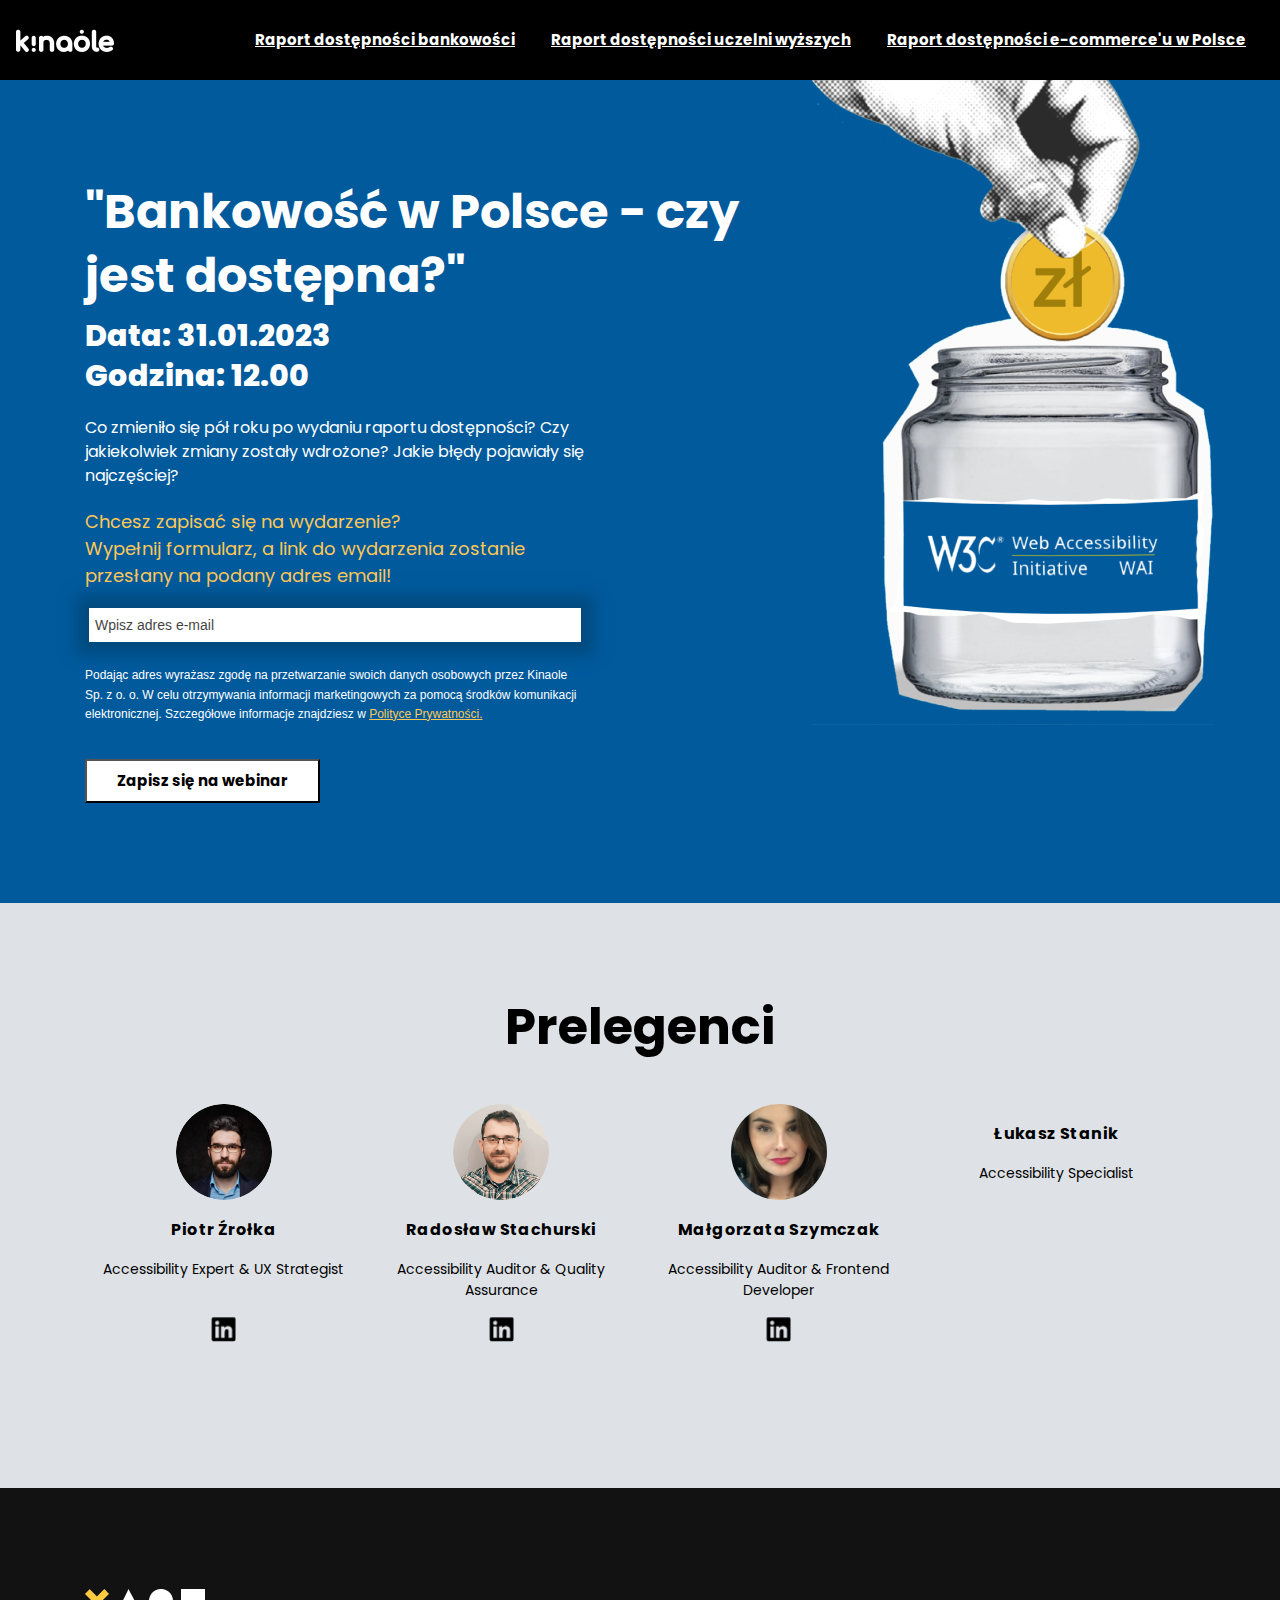
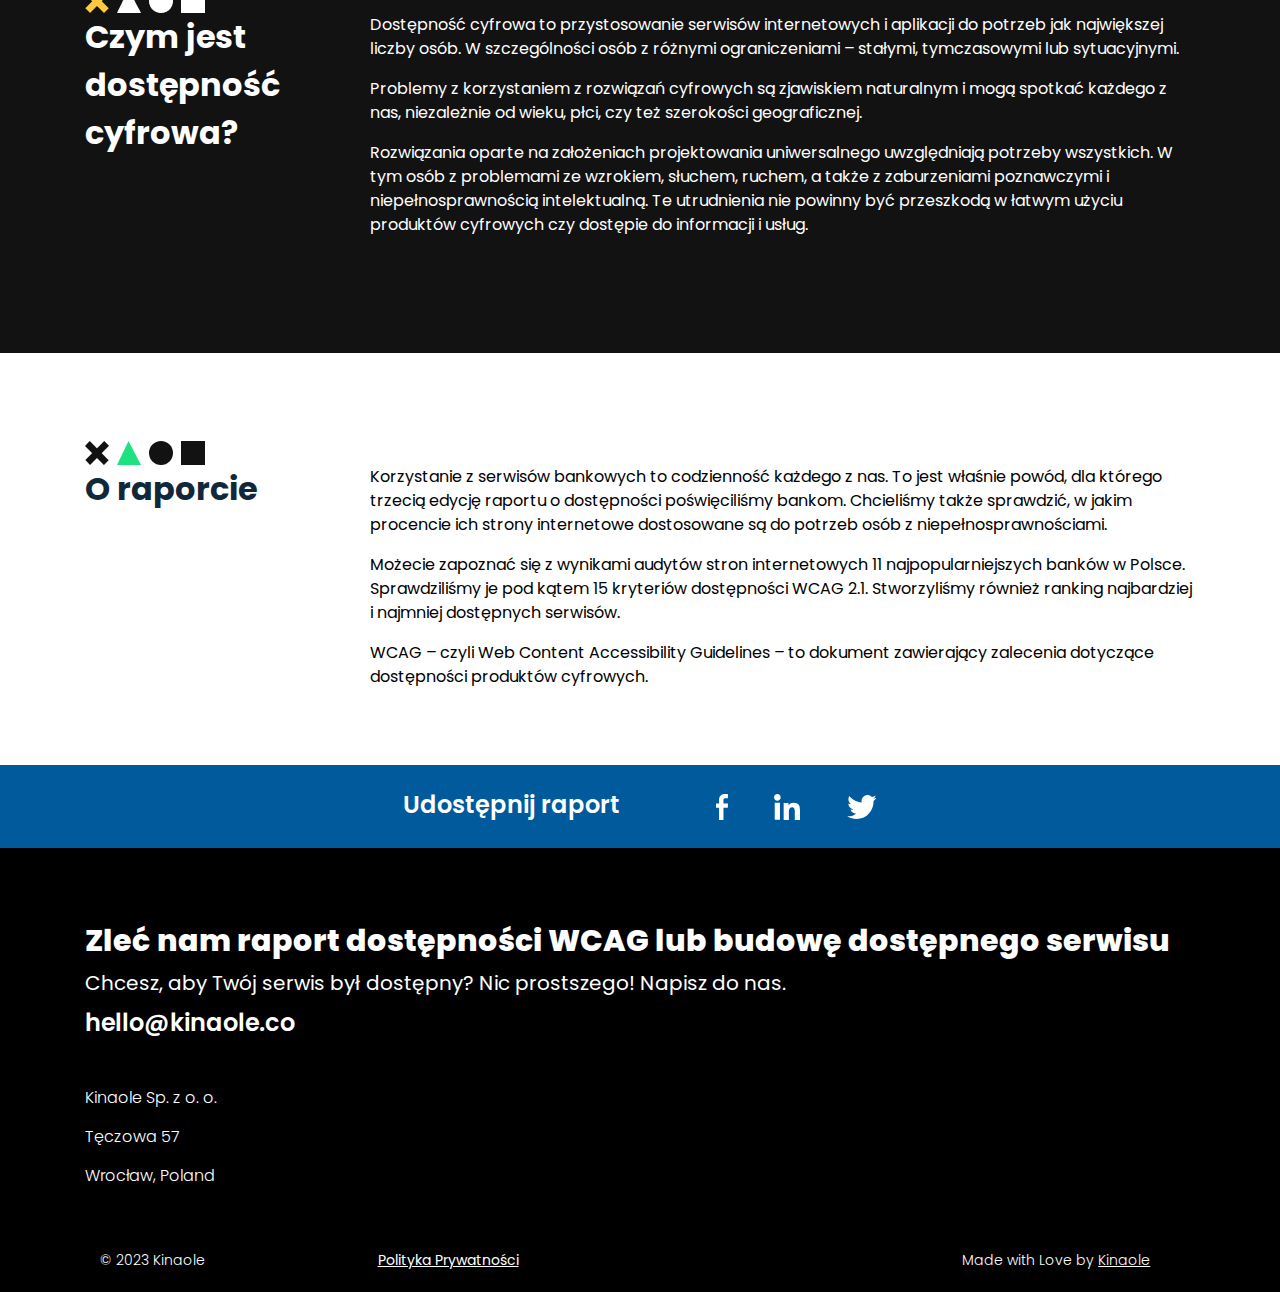
==== commit cec73456: "responsive fixed" ====
--- a/index.html
+++ b/index.html
@@ -112,12 +112,14 @@
         <section class="banner">
           <div class="container">
             <div class="row">
-              <div class="col-md-10">
+              <div class="col-sm-8">
                 <h1 class="main-title">
-                 Webinar „Dostępna bankowość?" - <br>
-                  31.01.2023, 12.00. 
+                  "Bankowość w Polsce -
+                  czy jest dostępna?"<br>
+                  
                 </h1>
-
+<h2>Data: 31.01.2023<br>
+  Godzina: 12.00</h2>
                 <p class="intro">
                  Co zmieniło się pół roku po wydaniu raportu dostępności? Czy jakiekolwiek zmiany zostały wdrożone? Jakie błędy pojawiały się najczęściej?
                 </p>
--- a/style/css/main.css
+++ b/style/css/main.css
@@ -19,7 +19,8 @@
   box-sizing: border-box;
   display: inline-block;
   text-decoration: none;
-  border: none;
+  border: 1 px solid black;
+  font-family: "Poppins", sans-serif;
 }
 
 .button-primary:hover {
@@ -176,6 +177,9 @@
   background-color: #005a9c;
 }
 
+.thank_you {
+  margin: 150px 0px;
+}
 .coverBank {
 
   border: 2px solid black;
@@ -226,8 +230,7 @@
 }
 
 .main-content {
-  margin-top: 100px;
-  margin-bottom: 100px;
+  
 }
 
 a {
@@ -677,17 +680,16 @@
   font-weight: 300;
   margin-top: 40px;
   white-space: nowrap;
-  padding: 0 15px;
+  /* padding: 0 15px; */
 }
 
 .lower-strip a {
-  text-decoration: none;
   color: #fff;
 }
 
 .lower-strip span {
   display: inline-block;
-  padding-right: 30px;
+  /* padding-right: 30px; */
 }
 
 .banner .main-title-a {
@@ -1072,7 +1074,7 @@
     vertical-align: baseline;
   }
   #_form_10_ button[type="submit"] {
-    font-size: 1.5em;
+    font-size: 1em;
   }
   #_form_10_ ._inline-style {
     margin: 20px 0 0 !important;
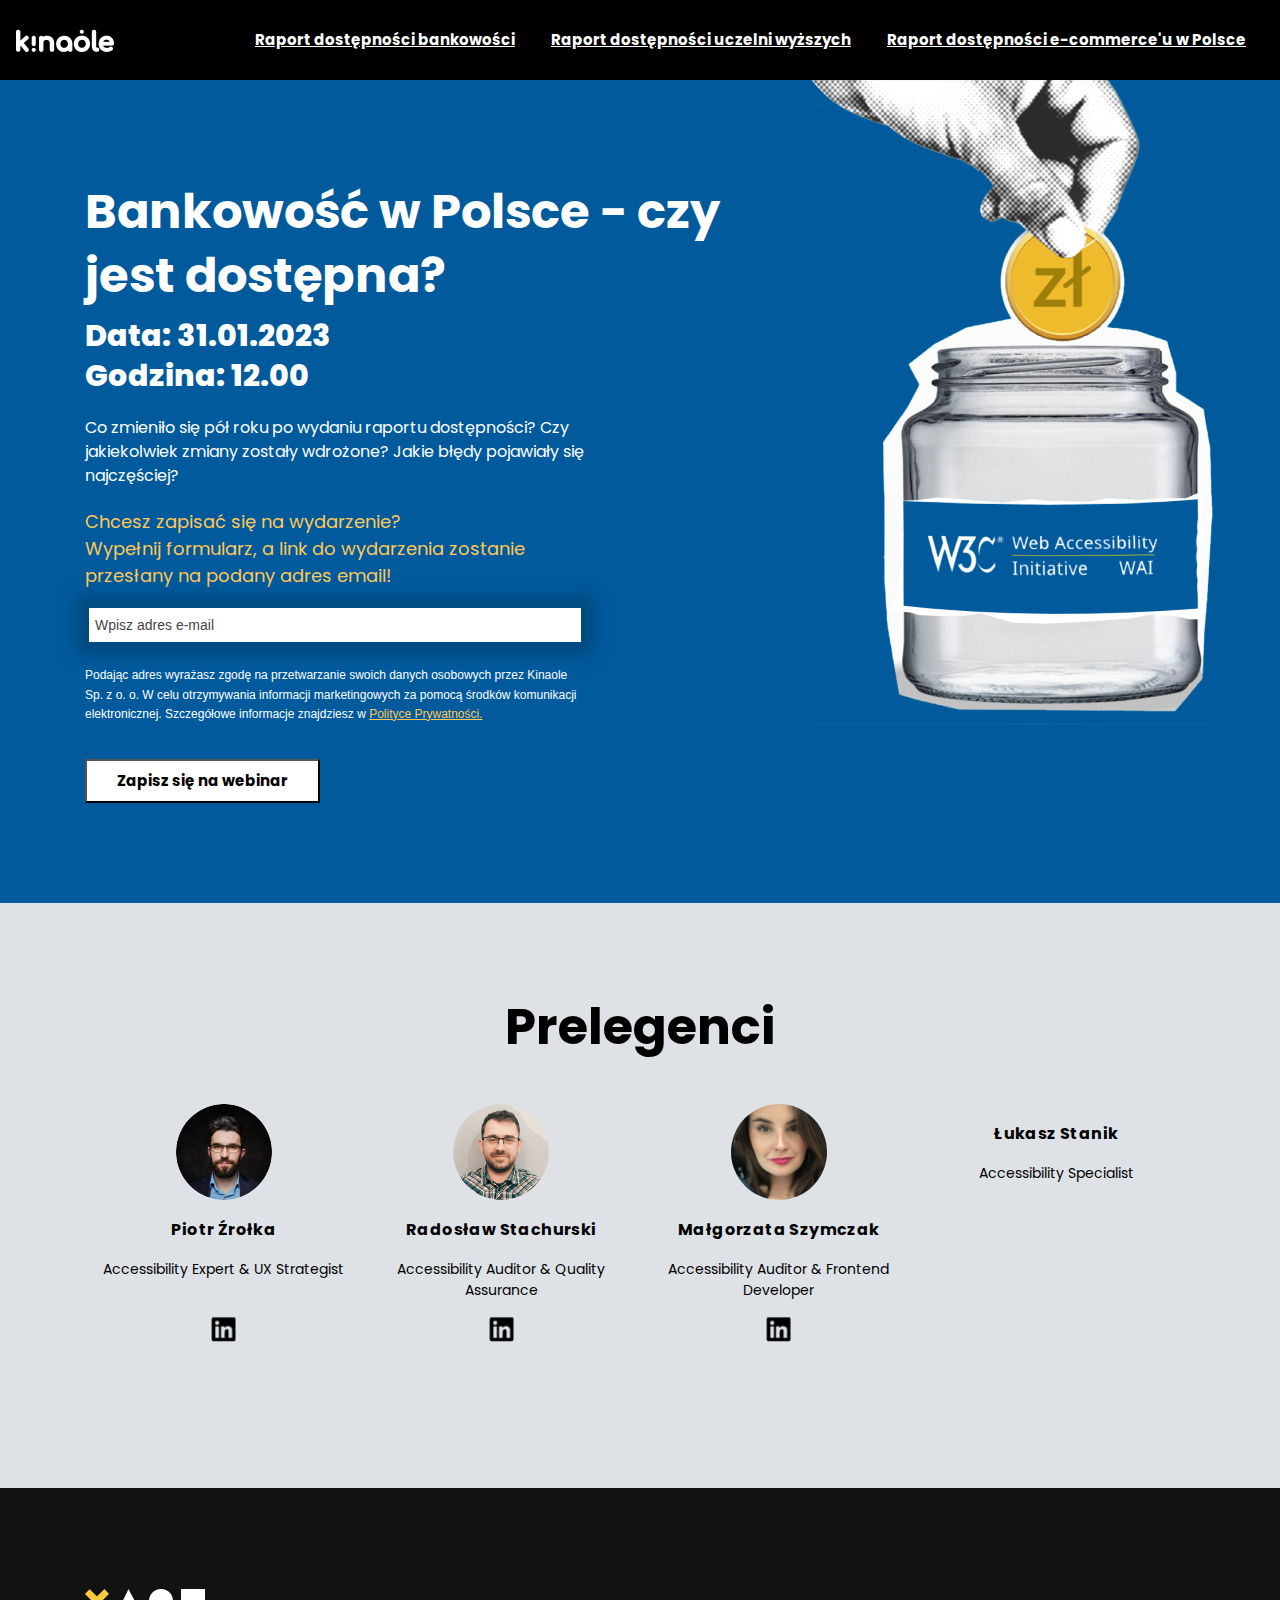
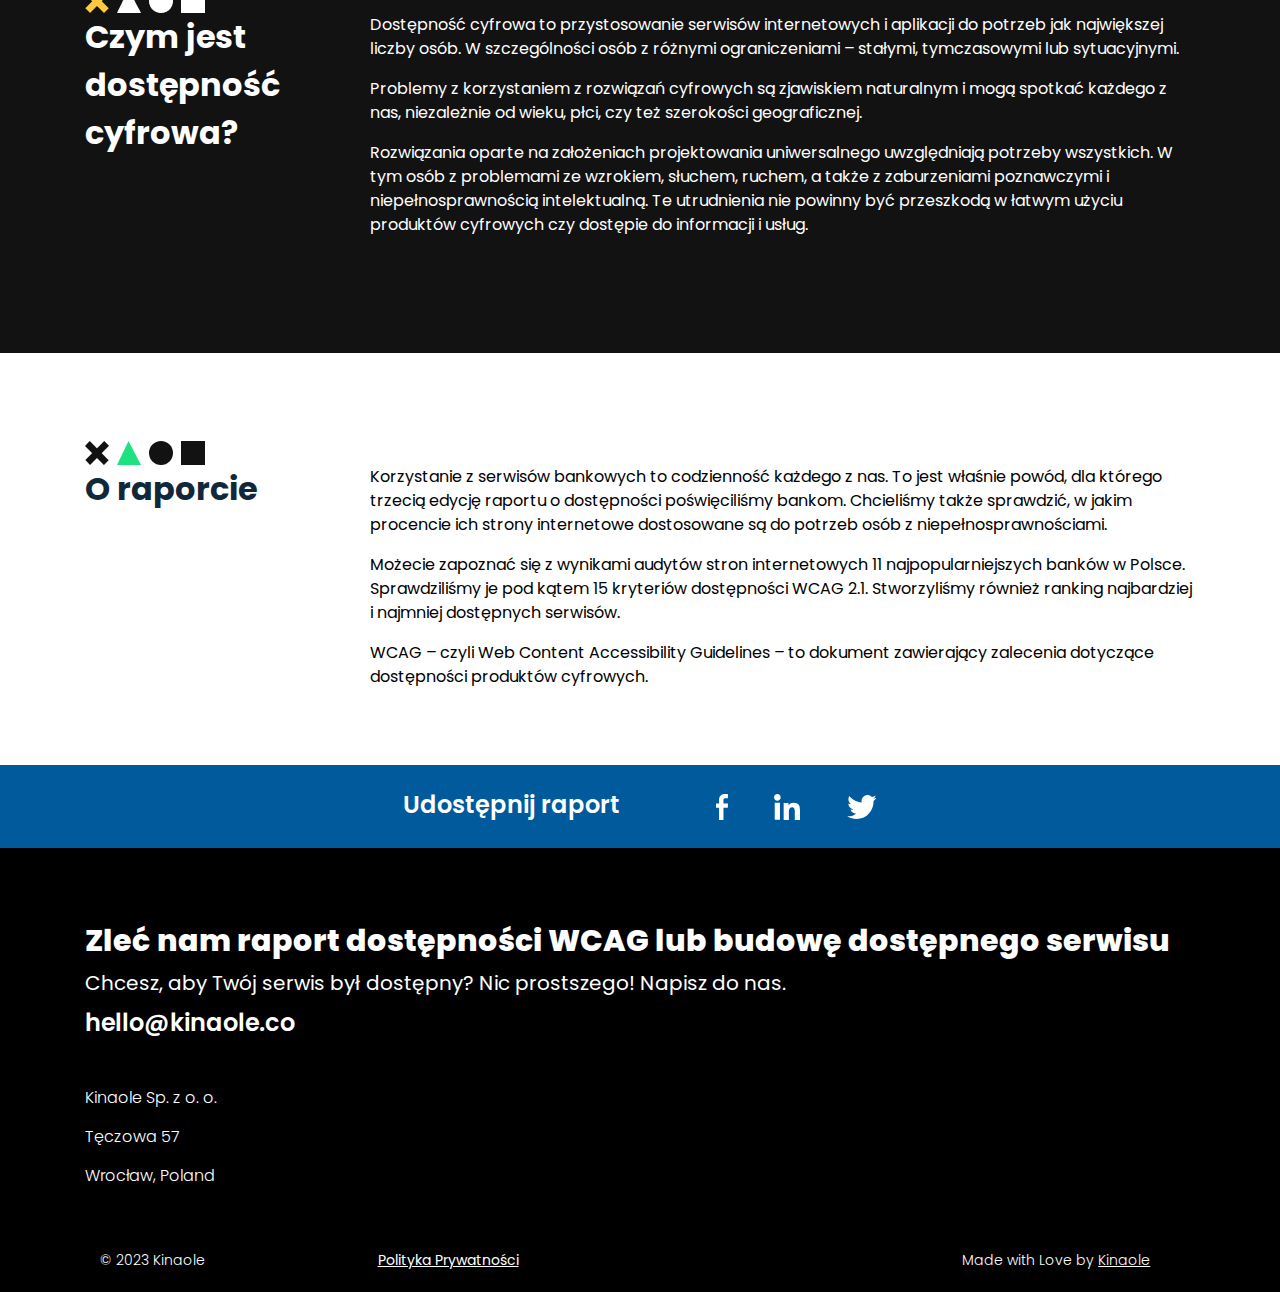
==== commit 7f197b55: "quote deleted" ====
--- a/index.html
+++ b/index.html
@@ -8,7 +8,7 @@
       content="Kinaole - Raport dostępności cyfrowej bankowości indywidualnej w Polsce"
     />
     <title>
-      Kinaole - Raport dostępności cyfrowej bankowości indywidualnej w Polsce
+      Zapisz się na webinar - Raport dostępności cyfrowej bankowości indywidualnej w Polsce | Kinaole
     </title>
     <meta
       property="og:title"
@@ -114,18 +114,21 @@
             <div class="row">
               <div class="col-sm-8">
                 <h1 class="main-title">
-                  "Bankowość w Polsce -
-                  czy jest dostępna?"<br>
-                  
+                  Bankowość w Polsce - czy jest dostępna?<br />
                 </h1>
-<h2>Data: 31.01.2023<br>
-  Godzina: 12.00</h2>
+                <h2>
+                  Data: 31.01.2023<br />
+                  Godzina: 12.00
+                </h2>
                 <p class="intro">
-                 Co zmieniło się pół roku po wydaniu raportu dostępności? Czy jakiekolwiek zmiany zostały wdrożone? Jakie błędy pojawiały się najczęściej?
+                  Co zmieniło się pół roku po wydaniu raportu dostępności? Czy
+                  jakiekolwiek zmiany zostały wdrożone? Jakie błędy pojawiały
+                  się najczęściej?
                 </p>
                 <p class="saveYourTime">
                   Chcesz zapisać się na wydarzenie? <br />
-                  Wypełnij formularz, a link do wydarzenia zostanie przesłany na podany adres email!
+                  Wypełnij formularz, a link do wydarzenia zostanie przesłany na
+                  podany adres email!
                 </p>
                 <link
                   href="https://fonts.googleapis.com/css2?family=Lato&family=Montserrat&family=Roboto&display=swap"
@@ -737,84 +740,84 @@
           <!-- .container -->
         </section>
         <!-- .banner -->
-<!-- Autorzy -->
-<section class="section authors">
-  <div class="container">
-    <h2 class="authors">Prelegenci</h2>
-    <ul class="authors-list">
-      <li>
-        <img src="img/piotr.png" alt="" class="author-img" />
-        <strong>Piotr Źrołka</strong>
-        <p class="author-title" lang="en">
-          Accessibility Expert & UX Strategist
-        </p>
-        <a
-          href="https://www.linkedin.com/in/piotrzrolka/"
-          target="_blank"
-          rel="nofollow"
-        >
-          <img src="img/Vector.png" alt="" class="linkedin-box" />
-          <span class="screen-reader-text">Profil Piotr Źrołka na</span>
-          <span class="screen-reader-text" lang="en"> Linkedin</span>
-          <span class="screen-reader-text"
-            >Otwiera się w nowym oknie.</span
-          >
-        </a>
-      </li>
-      <li>
-        <img src="img/Radoslaw1.png" alt="" class="author-img" />
-        <strong>Radosław Stachurski</strong>
-        <p class="author-title" lang="en">
-          Accessibility Auditor & Quality Assurance
-        </p>
-        <a
-          href="https://www.linkedin.com/in/rados%C5%82aw-stachurski/"
-          target="_blank"
-          rel="nofollow"
-        >
-          <img src="img/Vector.png" alt="" class="linkedin-box" />
-          <span class="screen-reader-text"
-            >Profil Radosław Stachurski na</span
-          >
-          <span class="screen-reader-text" lang="en">Linkedin</span>
-          <span class="screen-reader-text"
-            >Otwiera się w nowym oknie.</span
-          >
-        </a>
-      </li>
-      <li>
-        <img src="img/Gosia.jpeg" alt="" class="author-img" />
-        <strong>Małgorzata Szymczak</strong>
-        <p class="author-title" lang="en">
-          Accessibility Auditor & Frontend Developer
-        </p>
-        <a
-          href="https://www.linkedin.com/in/gosia-szymczak/"
-          target="_blank"
-          rel="nofollow"
-        >
-          <img src="img/Vector.png" alt="" class="linkedin-box" />
-          <span class="screen-reader-text"
-            >Profil Małgorzata Szymczak na</span
-          >
-          <span class="screen-reader-text" lang="en"> Linkedin</span>
-          <span class="screen-reader-text"
-            >Otwiera się w nowym oknie.</span
-          >
-        </a>
-      </li>
-      <li>
-        <img
-          src="https://kinaole.co/wp-content/uploads/2022/05/Lukasz-Stanik.jpeg"
-          alt=""
-          class="author-img"
-        />
-        <strong>Łukasz Stanik</strong>
-        <p class="author-title" lang="en">Accessibility Specialist</p>
-      </li>
-    </ul>
-  </div>
-</section>
+        <!-- Autorzy -->
+        <section class="section authors">
+          <div class="container">
+            <h2 class="authors">Prelegenci</h2>
+            <ul class="authors-list">
+              <li>
+                <img src="img/piotr.png" alt="" class="author-img" />
+                <strong>Piotr Źrołka</strong>
+                <p class="author-title" lang="en">
+                  Accessibility Expert & UX Strategist
+                </p>
+                <a
+                  href="https://www.linkedin.com/in/piotrzrolka/"
+                  target="_blank"
+                  rel="nofollow"
+                >
+                  <img src="img/Vector.png" alt="" class="linkedin-box" />
+                  <span class="screen-reader-text">Profil Piotr Źrołka na</span>
+                  <span class="screen-reader-text" lang="en"> Linkedin</span>
+                  <span class="screen-reader-text"
+                    >Otwiera się w nowym oknie.</span
+                  >
+                </a>
+              </li>
+              <li>
+                <img src="img/Radoslaw1.png" alt="" class="author-img" />
+                <strong>Radosław Stachurski</strong>
+                <p class="author-title" lang="en">
+                  Accessibility Auditor & Quality Assurance
+                </p>
+                <a
+                  href="https://www.linkedin.com/in/rados%C5%82aw-stachurski/"
+                  target="_blank"
+                  rel="nofollow"
+                >
+                  <img src="img/Vector.png" alt="" class="linkedin-box" />
+                  <span class="screen-reader-text"
+                    >Profil Radosław Stachurski na</span
+                  >
+                  <span class="screen-reader-text" lang="en">Linkedin</span>
+                  <span class="screen-reader-text"
+                    >Otwiera się w nowym oknie.</span
+                  >
+                </a>
+              </li>
+              <li>
+                <img src="img/Gosia.jpeg" alt="" class="author-img" />
+                <strong>Małgorzata Szymczak</strong>
+                <p class="author-title" lang="en">
+                  Accessibility Auditor & Frontend Developer
+                </p>
+                <a
+                  href="https://www.linkedin.com/in/gosia-szymczak/"
+                  target="_blank"
+                  rel="nofollow"
+                >
+                  <img src="img/Vector.png" alt="" class="linkedin-box" />
+                  <span class="screen-reader-text"
+                    >Profil Małgorzata Szymczak na</span
+                  >
+                  <span class="screen-reader-text" lang="en"> Linkedin</span>
+                  <span class="screen-reader-text"
+                    >Otwiera się w nowym oknie.</span
+                  >
+                </a>
+              </li>
+              <li>
+                <img
+                  src="https://kinaole.co/wp-content/uploads/2022/05/Lukasz-Stanik.jpeg"
+                  alt=""
+                  class="author-img"
+                />
+                <strong>Łukasz Stanik</strong>
+                <p class="author-title" lang="en">Accessibility Specialist</p>
+              </li>
+            </ul>
+          </div>
+        </section>
 
         <!-- Czym jest dostępność cyfrowa? -->
         <section class="section dotted-section">
@@ -883,7 +886,6 @@
           </div>
         </section>
 
-      
         <section class="highlight-section socials">
           <div class="container">
             <div class="align-center">
